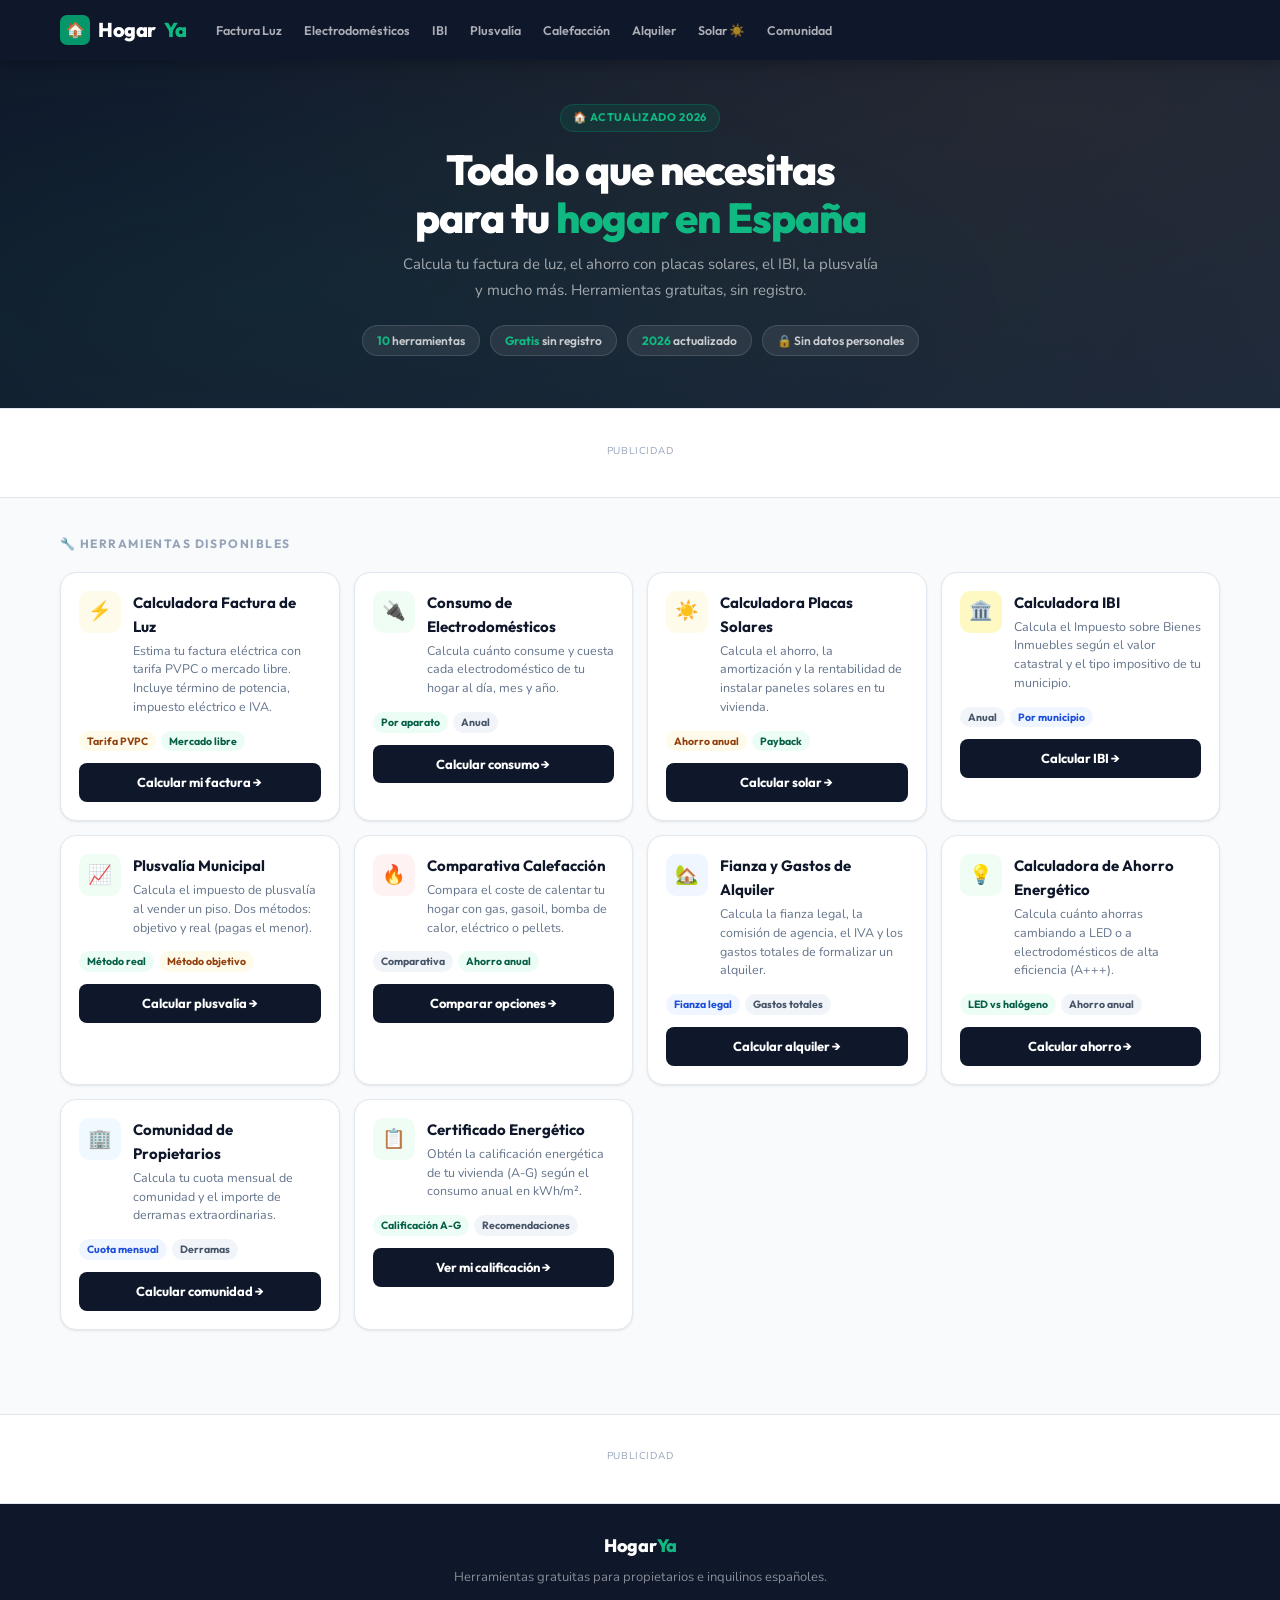
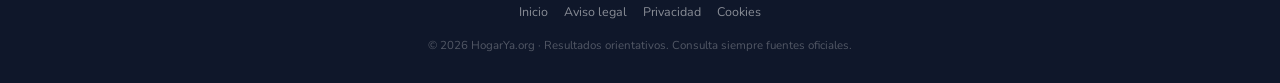
==== index.html @ d7ef20f2 "Add files via upload" ====
<!DOCTYPE html>
<html lang="es">
<head>
<meta charset="UTF-8"><meta name="viewport" content="width=device-width,initial-scale=1.0">
<title>HogarYa — Calculadoras de Hogar y Energía España 2026</title>
<meta name="description" content="Calcula gratis tu factura de luz, consumo de electrodomésticos, IBI, plusvalía, placas solares, calefacción y más. Actualizado 2026.">
<link rel="canonical" href="https://hogarya.org/">
<meta name="robots" content="index,follow">
<script async src="https://www.googletagmanager.com/gtag/js?id=G-XXXXXXXXXX"></script>
<script>window.dataLayer=window.dataLayer||[];function gtag(){dataLayer.push(arguments)}gtag('js',new Date());gtag('config','G-XXXXXXXXXX');</script>
<script async src="https://pagead2.googlesyndication.com/pagead/js/adsbygoogle.js?client=ca-pub-XXXXXXXXXXXXXXXX" crossorigin="anonymous"></script>
<link rel="preconnect" href="https://fonts.googleapis.com"><link rel="preconnect" href="https://fonts.gstatic.com" crossorigin>
<link href="https://fonts.googleapis.com/css2?family=Outfit:wght@400;500;600;700;800&family=Nunito:wght@400;500;600;700&display=swap" rel="stylesheet">
<link rel="icon" type="image/svg+xml" href="/favicon.svg">
<link rel="stylesheet" href="/styles.css">
</head><body><header class="hdr"><div class="hdr-in"><a href="/" class="logo"><div class="logo-ic">🏠</div>Hogar<span>Ya</span></a><nav class="mnav"><a href="/factura-luz.html" class="nb">Factura Luz</a><a href="/consumo-electrodomesticos.html" class="nb">Electrodomésticos</a><a href="/calculadora-ibi.html" class="nb">IBI</a><a href="/plusvalia-municipal.html" class="nb">Plusvalía</a><a href="/coste-calefaccion.html" class="nb">Calefacción</a><a href="/fianza-alquiler.html" class="nb">Alquiler</a><a href="/panel-solar.html" class="nb">Solar ☀️</a><a href="/comunidad-propietarios.html" class="nb">Comunidad</a></nav></div></header><section class="hero"><div class="hero-c">
  <div class="badge">🏠 Actualizado 2026</div>
  <h1>Todo lo que necesitas<br>para tu <em>hogar en España</em></h1>
  <p>Calcula tu factura de luz, el ahorro con placas solares, el IBI, la plusvalía y mucho más. Herramientas gratuitas, sin registro.</p>
  <div class="hstats"><div class="sp"><b>10</b> herramientas</div><div class="sp"><b>Gratis</b> sin registro</div><div class="sp"><b>2026</b> actualizado</div><div class="sp">🔒 Sin datos personales</div></div>
</div></section><div class="adw"><span class="adlbl">Publicidad</span><ins class="adsbygoogle" style="display:block" data-ad-client="ca-pub-XXXXXXXXXXXXXXXX" data-ad-slot="1111111111" data-ad-format="horizontal" data-full-width-responsive="true"></ins><script>(adsbygoogle=window.adsbygoogle||[]).push({});</script></div><main class="mc"><p class="stitle">🔧 Herramientas disponibles</p><div class="grid"><a href="/factura-luz.html" class="card"><div class="ch"><div class="cic" style="background:#fffbeb">⚡</div><div><div class="ct">Calculadora Factura de Luz</div><p class="cd">Estima tu factura eléctrica con tarifa PVPC o mercado libre. Incluye término de potencia, impuesto eléctrico e IVA.</p></div></div><div class="cb"><div class="tags"><span class="tag ta">Tarifa PVPC</span><span class="tag tg">Mercado libre</span></div><span class="btn-cta">Calcular mi factura →</span></div></a><a href="/consumo-electrodomesticos.html" class="card"><div class="ch"><div class="cic" style="background:#f0fdf4">🔌</div><div><div class="ct">Consumo de Electrodomésticos</div><p class="cd">Calcula cuánto consume y cuesta cada electrodoméstico de tu hogar al día, mes y año.</p></div></div><div class="cb"><div class="tags"><span class="tag tg">Por aparato</span><span class="tag tgr">Anual</span></div><span class="btn-cta">Calcular consumo →</span></div></a><a href="/panel-solar.html" class="card"><div class="ch"><div class="cic" style="background:#fffbeb">☀️</div><div><div class="ct">Calculadora Placas Solares</div><p class="cd">Calcula el ahorro, la amortización y la rentabilidad de instalar paneles solares en tu vivienda.</p></div></div><div class="cb"><div class="tags"><span class="tag ta">Ahorro anual</span><span class="tag tg">Payback</span></div><span class="btn-cta">Calcular solar →</span></div></a><a href="/calculadora-ibi.html" class="card"><div class="ch"><div class="cic" style="background:#fef9c3">🏛️</div><div><div class="ct">Calculadora IBI</div><p class="cd">Calcula el Impuesto sobre Bienes Inmuebles según el valor catastral y el tipo impositivo de tu municipio.</p></div></div><div class="cb"><div class="tags"><span class="tag tgr">Anual</span><span class="tag tb">Por municipio</span></div><span class="btn-cta">Calcular IBI →</span></div></a><a href="/plusvalia-municipal.html" class="card"><div class="ch"><div class="cic" style="background:#f0fdf4">📈</div><div><div class="ct">Plusvalía Municipal</div><p class="cd">Calcula el impuesto de plusvalía al vender un piso. Dos métodos: objetivo y real (pagas el menor).</p></div></div><div class="cb"><div class="tags"><span class="tag tg">Método real</span><span class="tag ta">Método objetivo</span></div><span class="btn-cta">Calcular plusvalía →</span></div></a><a href="/coste-calefaccion.html" class="card"><div class="ch"><div class="cic" style="background:#fef2f2">🔥</div><div><div class="ct">Comparativa Calefacción</div><p class="cd">Compara el coste de calentar tu hogar con gas, gasoil, bomba de calor, eléctrico o pellets.</p></div></div><div class="cb"><div class="tags"><span class="tag tgr">Comparativa</span><span class="tag tg">Ahorro anual</span></div><span class="btn-cta">Comparar opciones →</span></div></a><a href="/fianza-alquiler.html" class="card"><div class="ch"><div class="cic" style="background:#eff6ff">🏡</div><div><div class="ct">Fianza y Gastos de Alquiler</div><p class="cd">Calcula la fianza legal, la comisión de agencia, el IVA y los gastos totales de formalizar un alquiler.</p></div></div><div class="cb"><div class="tags"><span class="tag tb">Fianza legal</span><span class="tag tgr">Gastos totales</span></div><span class="btn-cta">Calcular alquiler →</span></div></a><a href="/ahorro-energia.html" class="card"><div class="ch"><div class="cic" style="background:#f0fdf4">💡</div><div><div class="ct">Calculadora de Ahorro Energético</div><p class="cd">Calcula cuánto ahorras cambiando a LED o a electrodomésticos de alta eficiencia (A+++).</p></div></div><div class="cb"><div class="tags"><span class="tag tg">LED vs halógeno</span><span class="tag tgr">Ahorro anual</span></div><span class="btn-cta">Calcular ahorro →</span></div></a><a href="/comunidad-propietarios.html" class="card"><div class="ch"><div class="cic" style="background:#f0f9ff">🏢</div><div><div class="ct">Comunidad de Propietarios</div><p class="cd">Calcula tu cuota mensual de comunidad y el importe de derramas extraordinarias.</p></div></div><div class="cb"><div class="tags"><span class="tag tb">Cuota mensual</span><span class="tag tgr">Derramas</span></div><span class="btn-cta">Calcular comunidad →</span></div></a><a href="/certificado-energetico.html" class="card"><div class="ch"><div class="cic" style="background:#f0fdf4">📋</div><div><div class="ct">Certificado Energético</div><p class="cd">Obtén la calificación energética de tu vivienda (A-G) según el consumo anual en kWh/m².</p></div></div><div class="cb"><div class="tags"><span class="tag tg">Calificación A-G</span><span class="tag tgr">Recomendaciones</span></div><span class="btn-cta">Ver mi calificación →</span></div></a></div></main><div class="adw"><span class="adlbl">Publicidad</span><ins class="adsbygoogle" style="display:block" data-ad-client="ca-pub-XXXXXXXXXXXXXXXX" data-ad-slot="3333333333" data-ad-format="auto" data-full-width-responsive="true"></ins><script>(adsbygoogle=window.adsbygoogle||[]).push({});</script></div><footer class="ftr"><div class="ftr-in"><div class="flogo">Hogar<span>Ya</span></div><p class="fdesc">Herramientas gratuitas para propietarios e inquilinos españoles.</p><div class="flinks"><a href="/">Inicio</a><a href="/aviso-legal.html">Aviso legal</a><a href="/privacidad.html">Privacidad</a><a href="/cookies.html">Cookies</a></div><p class="fcopy">© 2026 HogarYa.org · Resultados orientativos. Consulta siempre fuentes oficiales.</p></div></footer></body></html>
---- styles.css ----
/* =============================================
   HogarYa.org — Hoja de estilos compartida
   Actualizado 2026
   ============================================= */
:root{
  --navy:#0f172a;--navy2:#1e293b;--navy3:#334155;
  --green:#059669;--green2:#10b981;--greenpal:#ecfdf5;
  --amber:#f59e0b;--amberpal:#fffbeb;
  --red:#dc2626;--redpal:#fef2f2;
  --blue:#2563eb;--bluepal:#eff6ff;
  --w:#fff;--g50:#f8fafc;--g100:#f1f5f9;--g200:#e2e8f0;
  --g300:#cbd5e1;--g400:#94a3b8;--g500:#64748b;--g600:#475569;--g700:#334155;
  --fd:'Outfit',sans-serif;--fb:'Nunito',sans-serif;
  --r8:8px;--r12:12px;--r16:16px;
  --sh:0 1px 3px rgba(0,0,0,.06),0 1px 2px rgba(0,0,0,.04);
  --shm:0 4px 12px rgba(0,0,0,.08);
  --hh:60px;
}
*,*::before,*::after{box-sizing:border-box;margin:0;padding:0}
html{scroll-behavior:smooth}
body{font-family:var(--fb);background:var(--g50);color:var(--navy);line-height:1.6;-webkit-font-smoothing:antialiased}

/* HEADER */
.hdr{position:sticky;top:0;z-index:100;background:var(--navy);height:var(--hh);display:flex;align-items:center;box-shadow:0 2px 16px rgba(0,0,0,.3)}
.hdr-in{max-width:1200px;margin:0 auto;padding:0 20px;width:100%;display:flex;align-items:center;gap:20px}
.logo{font-family:var(--fd);font-size:20px;font-weight:800;color:var(--w);text-decoration:none;display:flex;align-items:center;gap:8px;white-space:nowrap;letter-spacing:-.4px;flex-shrink:0}
.logo-ic{width:30px;height:30px;background:var(--green);border-radius:7px;display:flex;align-items:center;justify-content:center;font-size:15px}
.logo span{color:var(--green2)}
.mnav{display:flex;gap:2px;overflow-x:auto;flex:1;scrollbar-width:none}
.mnav::-webkit-scrollbar{display:none}
.nb{font-family:var(--fd);font-size:12.5px;font-weight:600;color:rgba(255,255,255,.65);background:transparent;border:none;padding:5px 10px;border-radius:5px;cursor:pointer;white-space:nowrap;transition:all .18s;text-decoration:none}
.nb:hover,.nb.on{color:var(--w);background:rgba(255,255,255,.1)}
.nb.on{color:var(--green2);background:rgba(5,150,105,.2)}

/* HERO PRINCIPAL */
.hero{background:linear-gradient(140deg,var(--navy) 0%,var(--navy2) 100%);padding:44px 20px 52px;text-align:center;position:relative;overflow:hidden}
.hero::before{content:'';position:absolute;top:-40%;left:-10%;width:120%;height:180%;background:radial-gradient(ellipse at 25% 60%,rgba(5,150,105,.08) 0%,transparent 55%),radial-gradient(ellipse at 75% 30%,rgba(245,158,11,.05) 0%,transparent 55%);pointer-events:none}
.hero-c{position:relative;z-index:1;max-width:660px;margin:0 auto}
.badge{display:inline-flex;align-items:center;gap:5px;background:rgba(5,150,105,.15);border:1px solid rgba(5,150,105,.3);color:var(--green2);font-family:var(--fd);font-size:11px;font-weight:700;padding:4px 12px;border-radius:100px;margin-bottom:14px;letter-spacing:.06em;text-transform:uppercase}
.hero h1{font-family:var(--fd);font-size:clamp(26px,5vw,42px);font-weight:800;color:var(--w);line-height:1.15;letter-spacing:-1px;margin-bottom:10px}
.hero h1 em{font-style:normal;color:var(--green2)}
.hero p{font-size:15px;color:rgba(255,255,255,.6);max-width:480px;margin:0 auto 22px;line-height:1.7}
.hstats{display:flex;gap:10px;justify-content:center;flex-wrap:wrap}
.sp{background:rgba(255,255,255,.08);border:1px solid rgba(255,255,255,.12);border-radius:100px;padding:5px 14px;font-family:var(--fd);font-size:12px;font-weight:600;color:rgba(255,255,255,.75)}
.sp b{color:var(--green2)}

/* HERO CALCULADORA */
.hero-calc{background:var(--navy);padding:28px 20px 32px;border-bottom:3px solid var(--green)}
.breadcrumb{font-size:12.5px;color:rgba(255,255,255,.45);margin-bottom:10px;font-family:var(--fd)}
.breadcrumb a{color:rgba(255,255,255,.45);text-decoration:none}
.breadcrumb a:hover{color:var(--green2)}
.breadcrumb span{color:rgba(255,255,255,.7)}
.hero-calc h1{font-family:var(--fd);font-size:clamp(22px,4vw,32px);font-weight:800;color:var(--w);letter-spacing:-.5px;margin-bottom:7px}
.hero-calc h1 em{font-style:normal;color:var(--green2)}
.hero-calc p{font-size:14px;color:rgba(255,255,255,.6);max-width:540px;line-height:1.65}

/* AD SLOTS */
.adw{background:var(--w);border-top:1px solid var(--g200);border-bottom:1px solid var(--g200);padding:12px 20px;text-align:center;min-height:90px;display:flex;align-items:center;justify-content:center;flex-direction:column}
.adlbl{font-size:10px;color:var(--g400);text-transform:uppercase;letter-spacing:.08em;margin-bottom:5px}
.adw ins{display:block !important;min-width:280px;max-width:100%}

/* MAIN */
.mc{max-width:1200px;margin:0 auto;padding:36px 20px 56px}
.mc-sm{max-width:760px;margin:0 auto;padding:36px 20px 56px}
.stitle{font-family:var(--fd);font-size:12px;font-weight:700;color:var(--g400);text-transform:uppercase;letter-spacing:.12em;margin-bottom:18px}

/* GRID TARJETAS */
.grid{display:grid;grid-template-columns:repeat(auto-fill,minmax(270px,1fr));gap:14px;margin-bottom:28px}
.card{background:var(--w);border-radius:var(--r16);border:1px solid var(--g200);overflow:hidden;transition:transform .18s,box-shadow .18s;box-shadow:var(--sh);text-decoration:none;color:inherit;display:block}
.card:hover{transform:translateY(-2px);box-shadow:var(--shm)}
.ch{padding:18px 18px 0;display:flex;gap:12px}
.cic{width:42px;height:42px;border-radius:10px;display:flex;align-items:center;justify-content:center;font-size:19px;flex-shrink:0}
.ct{font-family:var(--fd);font-size:15px;font-weight:700;color:var(--navy);margin-bottom:3px}
.cd{font-size:12.5px;color:var(--g500);line-height:1.5}
.cb{padding:14px 18px 18px}
.tags{display:flex;gap:5px;flex-wrap:wrap;margin-bottom:12px}
.tag{font-size:10.5px;font-weight:700;padding:2px 8px;border-radius:100px;font-family:var(--fd)}
.tg{background:var(--greenpal);color:#065f46}
.ta{background:var(--amberpal);color:#92400e}
.tb{background:var(--bluepal);color:#1d4ed8}
.tgr{background:var(--g100);color:var(--g600)}
.btn-cta{display:inline-block;font-family:var(--fd);font-size:13px;font-weight:700;color:var(--w);background:var(--navy);border-radius:var(--r8);padding:9px 14px;transition:background .18s;text-decoration:none}
.btn-cta:hover{background:var(--navy2)}
.card .btn-cta{width:100%;text-align:center}

/* CAJA CALCULADORA */
.calc-box{background:var(--w);border-radius:var(--r16);border:1px solid var(--g200);box-shadow:var(--sh);padding:28px;margin-bottom:20px}
.calc-title{font-family:var(--fd);font-size:18px;font-weight:700;color:var(--navy);margin-bottom:18px;display:flex;align-items:center;gap:8px}
.cform{display:flex;flex-direction:column;gap:12px;margin-bottom:16px}
.frow{display:grid;grid-template-columns:1fr 1fr;gap:10px}
@media(max-width:400px){.frow{grid-template-columns:1fr}}
.fg{display:flex;flex-direction:column;gap:4px}
.flbl{font-family:var(--fd);font-size:11px;font-weight:700;color:var(--g600);text-transform:uppercase;letter-spacing:.06em}
.finp,.fsel{font-family:var(--fb);font-size:14.5px;font-weight:500;color:var(--navy);background:var(--w);border:1.5px solid var(--g200);border-radius:var(--r8);padding:9px 11px;width:100%;transition:border-color .18s}
.finp:focus,.fsel:focus{outline:none;border-color:var(--green);box-shadow:0 0 0 3px rgba(5,150,105,.1)}
.btn-calc{font-family:var(--fd);font-size:14px;font-weight:700;color:var(--w);background:var(--green);border:none;border-radius:var(--r8);padding:12px 20px;cursor:pointer;width:100%;transition:background .18s}
.btn-calc:hover{background:#047857}

/* RESULTADOS */
.res{background:var(--g50);border-radius:var(--r12);border:1px solid var(--g200);padding:16px;display:none;margin-top:12px}
.res.vis{display:block}
.rmain{font-family:var(--fd);font-size:28px;font-weight:800;color:var(--navy);margin-bottom:3px}
.rlbl{font-size:12px;color:var(--g500);margin-bottom:10px;font-weight:500}
.rrows{display:flex;flex-direction:column}
.rr{display:flex;justify-content:space-between;align-items:center;font-size:13px;padding:6px 0;border-bottom:1px solid var(--g200)}
.rr:last-child{border-bottom:none}
.rk{color:var(--g600)}.rv{font-weight:700;color:var(--navy);font-family:var(--fd)}
.rv.good{color:var(--green)}.rv.warn{color:var(--amber)}.rv.bad{color:var(--red)}
.sep-r{border-top:2px solid var(--g300)!important;margin-top:4px;padding-top:10px!important}

/* LETRA ENERGÉTICA */
.letra-wrap{display:flex;align-items:center;gap:20px;padding:16px;background:var(--w);border-radius:var(--r12);border:1px solid var(--g200);margin-top:12px}
.letra-badge{width:72px;height:72px;border-radius:12px;display:flex;align-items:center;justify-content:center;font-family:var(--fd);font-size:30px;font-weight:900;color:white;flex-shrink:0;box-shadow:0 3px 10px rgba(0,0,0,.15)}
.la{background:#1a9e1a}.lb{background:#4cbf4c}.lc{background:#9ece2f}.ld{background:#f5d300}.le{background:#f5a800;color:#1a1a1a}.lf{background:#e06000}.lg{background:#c00000}
.letra-t{font-family:var(--fd);font-size:17px;font-weight:800;color:var(--navy);margin-bottom:4px}
.letra-d{font-size:12.5px;color:var(--g500);line-height:1.5}

/* NOTICES */
.notice{border-radius:var(--r8);padding:9px 12px;font-size:12px;margin-top:8px;line-height:1.55}
.notice.green{background:var(--greenpal);border:1px solid #a7f3d0;color:#065f46}
.notice.amber{background:var(--amberpal);border:1px solid #fde68a;color:#92400e}
.notice.red{background:var(--redpal);border:1px solid #fecaca;color:#991b1b}
.notice.blue{background:var(--bluepal);border:1px solid #bfdbfe;color:#1e40af}
.infon{font-size:12px;color:var(--g500);margin-top:8px;padding:8px 11px;background:var(--g100);border-radius:var(--r8);line-height:1.55}
.infon strong{color:var(--g700)}
.infon a{color:var(--green)}

/* HERRAMIENTAS RELACIONADAS */
.related{margin-top:32px}
.related-grid{display:grid;grid-template-columns:repeat(auto-fill,minmax(220px,1fr));gap:10px;margin-top:14px}
.rel-card{background:var(--w);border:1px solid var(--g200);border-radius:var(--r12);padding:14px 16px;text-decoration:none;color:inherit;transition:border-color .18s,box-shadow .18s;display:flex;align-items:center;gap:10px}
.rel-card:hover{border-color:var(--green);box-shadow:var(--shm)}
.rel-ic{font-size:20px;flex-shrink:0}
.rel-t{font-family:var(--fd);font-size:13.5px;font-weight:700;color:var(--navy)}
.rel-d{font-size:11.5px;color:var(--g500);margin-top:1px}

/* PÁGINAS LEGALES */
.legal-c{max-width:760px;margin:0 auto;padding:40px 20px 60px}
.legal-c h1{font-family:var(--fd);font-size:28px;font-weight:800;color:var(--navy);margin-bottom:6px}
.legal-c .updated{font-size:12.5px;color:var(--g400);margin-bottom:28px}
.legal-c h2{font-family:var(--fd);font-size:17px;font-weight:700;color:var(--navy);margin:24px 0 8px}
.legal-c p,.legal-c li{font-size:14.5px;color:var(--g600);line-height:1.75;margin-bottom:8px}
.legal-c ul{padding-left:20px}
.legal-c a{color:var(--green)}

/* FOOTER */
.ftr{background:var(--navy);color:rgba(255,255,255,.5);padding:28px 20px;text-align:center}
.ftr-in{max-width:1200px;margin:0 auto}
.flogo{font-family:var(--fd);font-size:18px;font-weight:800;color:var(--w);margin-bottom:7px}
.flogo span{color:var(--green2)}
.fdesc{font-size:13px;max-width:380px;margin:0 auto 14px;line-height:1.6}
.flinks{display:flex;gap:16px;justify-content:center;flex-wrap:wrap;margin-bottom:14px}
.flinks a{color:rgba(255,255,255,.5);text-decoration:none;font-size:12.5px;transition:color .18s}
.flinks a:hover{color:var(--green2)}
.fcopy{font-size:11.5px;color:rgba(255,255,255,.28);line-height:1.6}

@media(max-width:768px){
  .hero{padding:28px 14px 36px}
  .hero-calc{padding:20px 14px 24px}
  .mc,.mc-sm{padding:22px 14px 36px}
  .grid,.related-grid{grid-template-columns:1fr;gap:10px}
  .calc-box{padding:18px}
  .hdr-in{padding:0 14px;gap:12px}
}
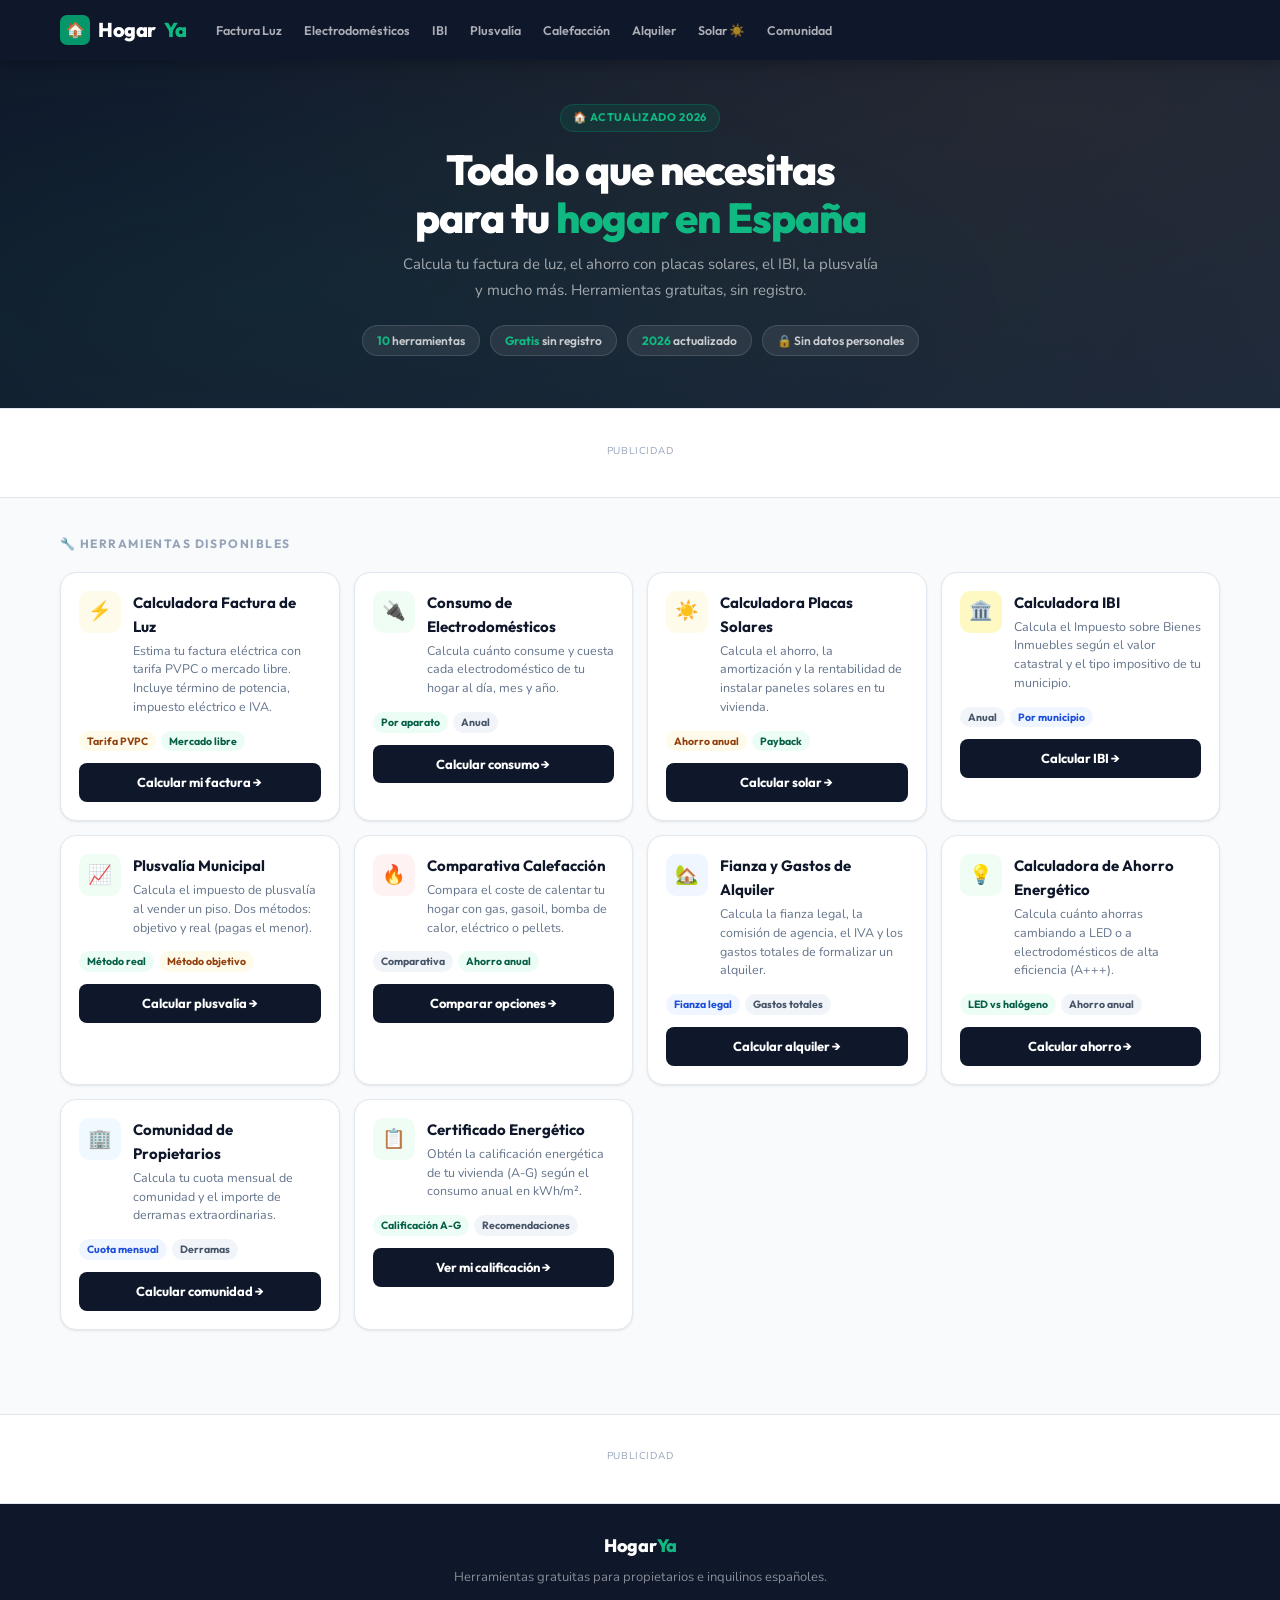
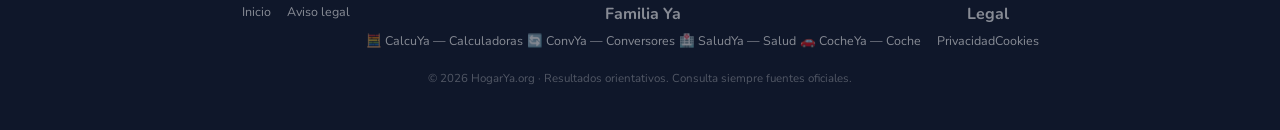
==== commit 605373d7: "Add files via upload" ====
--- a/index.html
+++ b/index.html
@@ -6,8 +6,8 @@
 <meta name="description" content="Calcula gratis tu factura de luz, consumo de electrodomésticos, IBI, plusvalía, placas solares, calefacción y más. Actualizado 2026.">
 <link rel="canonical" href="https://hogarya.org/">
 <meta name="robots" content="index,follow">
-<script async src="https://www.googletagmanager.com/gtag/js?id=G-XXXXXXXXXX"></script>
-<script>window.dataLayer=window.dataLayer||[];function gtag(){dataLayer.push(arguments)}gtag('js',new Date());gtag('config','G-XXXXXXXXXX');</script>
+<script async src="https://www.googletagmanager.com/gtag/js?id=G-562QCH9C8W"></script>
+<script>window.dataLayer=window.dataLayer||[];function gtag(){dataLayer.push(arguments)}gtag('js',new Date());gtag('config','G-562QCH9C8W');</script>
 <script async src="https://pagead2.googlesyndication.com/pagead/js/adsbygoogle.js?client=ca-pub-XXXXXXXXXXXXXXXX" crossorigin="anonymous"></script>
 <link rel="preconnect" href="https://fonts.googleapis.com"><link rel="preconnect" href="https://fonts.gstatic.com" crossorigin>
 <link href="https://fonts.googleapis.com/css2?family=Outfit:wght@400;500;600;700;800&family=Nunito:wght@400;500;600;700&display=swap" rel="stylesheet">
@@ -18,4 +18,11 @@
   <h1>Todo lo que necesitas<br>para tu <em>hogar en España</em></h1>
   <p>Calcula tu factura de luz, el ahorro con placas solares, el IBI, la plusvalía y mucho más. Herramientas gratuitas, sin registro.</p>
   <div class="hstats"><div class="sp"><b>10</b> herramientas</div><div class="sp"><b>Gratis</b> sin registro</div><div class="sp"><b>2026</b> actualizado</div><div class="sp">🔒 Sin datos personales</div></div>
-</div></section><div class="adw"><span class="adlbl">Publicidad</span><ins class="adsbygoogle" style="display:block" data-ad-client="ca-pub-XXXXXXXXXXXXXXXX" data-ad-slot="1111111111" data-ad-format="horizontal" data-full-width-responsive="true"></ins><script>(adsbygoogle=window.adsbygoogle||[]).push({});</script></div><main class="mc"><p class="stitle">🔧 Herramientas disponibles</p><div class="grid"><a href="/factura-luz.html" class="card"><div class="ch"><div class="cic" style="background:#fffbeb">⚡</div><div><div class="ct">Calculadora Factura de Luz</div><p class="cd">Estima tu factura eléctrica con tarifa PVPC o mercado libre. Incluye término de potencia, impuesto eléctrico e IVA.</p></div></div><div class="cb"><div class="tags"><span class="tag ta">Tarifa PVPC</span><span class="tag tg">Mercado libre</span></div><span class="btn-cta">Calcular mi factura →</span></div></a><a href="/consumo-electrodomesticos.html" class="card"><div class="ch"><div class="cic" style="background:#f0fdf4">🔌</div><div><div class="ct">Consumo de Electrodomésticos</div><p class="cd">Calcula cuánto consume y cuesta cada electrodoméstico de tu hogar al día, mes y año.</p></div></div><div class="cb"><div class="tags"><span class="tag tg">Por aparato</span><span class="tag tgr">Anual</span></div><span class="btn-cta">Calcular consumo →</span></div></a><a href="/panel-solar.html" class="card"><div class="ch"><div class="cic" style="background:#fffbeb">☀️</div><div><div class="ct">Calculadora Placas Solares</div><p class="cd">Calcula el ahorro, la amortización y la rentabilidad de instalar paneles solares en tu vivienda.</p></div></div><div class="cb"><div class="tags"><span class="tag ta">Ahorro anual</span><span class="tag tg">Payback</span></div><span class="btn-cta">Calcular solar →</span></div></a><a href="/calculadora-ibi.html" class="card"><div class="ch"><div class="cic" style="background:#fef9c3">🏛️</div><div><div class="ct">Calculadora IBI</div><p class="cd">Calcula el Impuesto sobre Bienes Inmuebles según el valor catastral y el tipo impositivo de tu municipio.</p></div></div><div class="cb"><div class="tags"><span class="tag tgr">Anual</span><span class="tag tb">Por municipio</span></div><span class="btn-cta">Calcular IBI →</span></div></a><a href="/plusvalia-municipal.html" class="card"><div class="ch"><div class="cic" style="background:#f0fdf4">📈</div><div><div class="ct">Plusvalía Municipal</div><p class="cd">Calcula el impuesto de plusvalía al vender un piso. Dos métodos: objetivo y real (pagas el menor).</p></div></div><div class="cb"><div class="tags"><span class="tag tg">Método real</span><span class="tag ta">Método objetivo</span></div><span class="btn-cta">Calcular plusvalía →</span></div></a><a href="/coste-calefaccion.html" class="card"><div class="ch"><div class="cic" style="background:#fef2f2">🔥</div><div><div class="ct">Comparativa Calefacción</div><p class="cd">Compara el coste de calentar tu hogar con gas, gasoil, bomba de calor, eléctrico o pellets.</p></div></div><div class="cb"><div class="tags"><span class="tag tgr">Comparativa</span><span class="tag tg">Ahorro anual</span></div><span class="btn-cta">Comparar opciones →</span></div></a><a href="/fianza-alquiler.html" class="card"><div class="ch"><div class="cic" style="background:#eff6ff">🏡</div><div><div class="ct">Fianza y Gastos de Alquiler</div><p class="cd">Calcula la fianza legal, la comisión de agencia, el IVA y los gastos totales de formalizar un alquiler.</p></div></div><div class="cb"><div class="tags"><span class="tag tb">Fianza legal</span><span class="tag tgr">Gastos totales</span></div><span class="btn-cta">Calcular alquiler →</span></div></a><a href="/ahorro-energia.html" class="card"><div class="ch"><div class="cic" style="background:#f0fdf4">💡</div><div><div class="ct">Calculadora de Ahorro Energético</div><p class="cd">Calcula cuánto ahorras cambiando a LED o a electrodomésticos de alta eficiencia (A+++).</p></div></div><div class="cb"><div class="tags"><span class="tag tg">LED vs halógeno</span><span class="tag tgr">Ahorro anual</span></div><span class="btn-cta">Calcular ahorro →</span></div></a><a href="/comunidad-propietarios.html" class="card"><div class="ch"><div class="cic" style="background:#f0f9ff">🏢</div><div><div class="ct">Comunidad de Propietarios</div><p class="cd">Calcula tu cuota mensual de comunidad y el importe de derramas extraordinarias.</p></div></div><div class="cb"><div class="tags"><span class="tag tb">Cuota mensual</span><span class="tag tgr">Derramas</span></div><span class="btn-cta">Calcular comunidad →</span></div></a><a href="/certificado-energetico.html" class="card"><div class="ch"><div class="cic" style="background:#f0fdf4">📋</div><div><div class="ct">Certificado Energético</div><p class="cd">Obtén la calificación energética de tu vivienda (A-G) según el consumo anual en kWh/m².</p></div></div><div class="cb"><div class="tags"><span class="tag tg">Calificación A-G</span><span class="tag tgr">Recomendaciones</span></div><span class="btn-cta">Ver mi calificación →</span></div></a></div></main><div class="adw"><span class="adlbl">Publicidad</span><ins class="adsbygoogle" style="display:block" data-ad-client="ca-pub-XXXXXXXXXXXXXXXX" data-ad-slot="3333333333" data-ad-format="auto" data-full-width-responsive="true"></ins><script>(adsbygoogle=window.adsbygoogle||[]).push({});</script></div><footer class="ftr"><div class="ftr-in"><div class="flogo">Hogar<span>Ya</span></div><p class="fdesc">Herramientas gratuitas para propietarios e inquilinos españoles.</p><div class="flinks"><a href="/">Inicio</a><a href="/aviso-legal.html">Aviso legal</a><a href="/privacidad.html">Privacidad</a><a href="/cookies.html">Cookies</a></div><p class="fcopy">© 2026 HogarYa.org · Resultados orientativos. Consulta siempre fuentes oficiales.</p></div></footer></body></html>+</div></section><div class="adw"><span class="adlbl">Publicidad</span><ins class="adsbygoogle" style="display:block" data-ad-client="ca-pub-XXXXXXXXXXXXXXXX" data-ad-slot="1111111111" data-ad-format="horizontal" data-full-width-responsive="true"></ins><script>(adsbygoogle=window.adsbygoogle||[]).push({});</script></div><main class="mc"><p class="stitle">🔧 Herramientas disponibles</p><div class="grid"><a href="/factura-luz.html" class="card"><div class="ch"><div class="cic" style="background:#fffbeb">⚡</div><div><div class="ct">Calculadora Factura de Luz</div><p class="cd">Estima tu factura eléctrica con tarifa PVPC o mercado libre. Incluye término de potencia, impuesto eléctrico e IVA.</p></div></div><div class="cb"><div class="tags"><span class="tag ta">Tarifa PVPC</span><span class="tag tg">Mercado libre</span></div><span class="btn-cta">Calcular mi factura →</span></div></a><a href="/consumo-electrodomesticos.html" class="card"><div class="ch"><div class="cic" style="background:#f0fdf4">🔌</div><div><div class="ct">Consumo de Electrodomésticos</div><p class="cd">Calcula cuánto consume y cuesta cada electrodoméstico de tu hogar al día, mes y año.</p></div></div><div class="cb"><div class="tags"><span class="tag tg">Por aparato</span><span class="tag tgr">Anual</span></div><span class="btn-cta">Calcular consumo →</span></div></a><a href="/panel-solar.html" class="card"><div class="ch"><div class="cic" style="background:#fffbeb">☀️</div><div><div class="ct">Calculadora Placas Solares</div><p class="cd">Calcula el ahorro, la amortización y la rentabilidad de instalar paneles solares en tu vivienda.</p></div></div><div class="cb"><div class="tags"><span class="tag ta">Ahorro anual</span><span class="tag tg">Payback</span></div><span class="btn-cta">Calcular solar →</span></div></a><a href="/calculadora-ibi.html" class="card"><div class="ch"><div class="cic" style="background:#fef9c3">🏛️</div><div><div class="ct">Calculadora IBI</div><p class="cd">Calcula el Impuesto sobre Bienes Inmuebles según el valor catastral y el tipo impositivo de tu municipio.</p></div></div><div class="cb"><div class="tags"><span class="tag tgr">Anual</span><span class="tag tb">Por municipio</span></div><span class="btn-cta">Calcular IBI →</span></div></a><a href="/plusvalia-municipal.html" class="card"><div class="ch"><div class="cic" style="background:#f0fdf4">📈</div><div><div class="ct">Plusvalía Municipal</div><p class="cd">Calcula el impuesto de plusvalía al vender un piso. Dos métodos: objetivo y real (pagas el menor).</p></div></div><div class="cb"><div class="tags"><span class="tag tg">Método real</span><span class="tag ta">Método objetivo</span></div><span class="btn-cta">Calcular plusvalía →</span></div></a><a href="/coste-calefaccion.html" class="card"><div class="ch"><div class="cic" style="background:#fef2f2">🔥</div><div><div class="ct">Comparativa Calefacción</div><p class="cd">Compara el coste de calentar tu hogar con gas, gasoil, bomba de calor, eléctrico o pellets.</p></div></div><div class="cb"><div class="tags"><span class="tag tgr">Comparativa</span><span class="tag tg">Ahorro anual</span></div><span class="btn-cta">Comparar opciones →</span></div></a><a href="/fianza-alquiler.html" class="card"><div class="ch"><div class="cic" style="background:#eff6ff">🏡</div><div><div class="ct">Fianza y Gastos de Alquiler</div><p class="cd">Calcula la fianza legal, la comisión de agencia, el IVA y los gastos totales de formalizar un alquiler.</p></div></div><div class="cb"><div class="tags"><span class="tag tb">Fianza legal</span><span class="tag tgr">Gastos totales</span></div><span class="btn-cta">Calcular alquiler →</span></div></a><a href="/ahorro-energia.html" class="card"><div class="ch"><div class="cic" style="background:#f0fdf4">💡</div><div><div class="ct">Calculadora de Ahorro Energético</div><p class="cd">Calcula cuánto ahorras cambiando a LED o a electrodomésticos de alta eficiencia (A+++).</p></div></div><div class="cb"><div class="tags"><span class="tag tg">LED vs halógeno</span><span class="tag tgr">Ahorro anual</span></div><span class="btn-cta">Calcular ahorro →</span></div></a><a href="/comunidad-propietarios.html" class="card"><div class="ch"><div class="cic" style="background:#f0f9ff">🏢</div><div><div class="ct">Comunidad de Propietarios</div><p class="cd">Calcula tu cuota mensual de comunidad y el importe de derramas extraordinarias.</p></div></div><div class="cb"><div class="tags"><span class="tag tb">Cuota mensual</span><span class="tag tgr">Derramas</span></div><span class="btn-cta">Calcular comunidad →</span></div></a><a href="/certificado-energetico.html" class="card"><div class="ch"><div class="cic" style="background:#f0fdf4">📋</div><div><div class="ct">Certificado Energético</div><p class="cd">Obtén la calificación energética de tu vivienda (A-G) según el consumo anual en kWh/m².</p></div></div><div class="cb"><div class="tags"><span class="tag tg">Calificación A-G</span><span class="tag tgr">Recomendaciones</span></div><span class="btn-cta">Ver mi calificación →</span></div></a></div></main><div class="adw"><span class="adlbl">Publicidad</span><ins class="adsbygoogle" style="display:block" data-ad-client="ca-pub-XXXXXXXXXXXXXXXX" data-ad-slot="3333333333" data-ad-format="auto" data-full-width-responsive="true"></ins><script>(adsbygoogle=window.adsbygoogle||[]).push({});</script></div><footer class="ftr"><div class="ftr-in"><div class="flogo">Hogar<span>Ya</span></div><p class="fdesc">Herramientas gratuitas para propietarios e inquilinos españoles.</p><div class="flinks"><a href="/">Inicio</a><a href="/aviso-legal.html">Aviso legal</a>    <div class="footer-col"><h4>Familia Ya</h4>
+        <a href="https://calcuya.org" target="_blank" rel="noopener">🧮 CalcuYa — Calculadoras</a>
+        <a href="https://convya.org" target="_blank" rel="noopener">🔄 ConvYa — Conversores</a>
+        <a href="https://saludya.org" target="_blank" rel="noopener">🏥 SaludYa — Salud</a>
+        <a href="https://cocheya.org" target="_blank" rel="noopener">🚗 CocheYa — Coche</a>
+      </div>
+      <div class="footer-col"><h4>Legal</h4>
+        <a href="/privacidad.html">Privacidad</a><a href="/cookies.html">Cookies</a></div><p class="fcopy">© 2026 HogarYa.org · Resultados orientativos. Consulta siempre fuentes oficiales.</p></div></footer></body></html>
--- a/styles.css
+++ b/styles.css
@@ -162,3 +162,21 @@
   .calc-box{padding:18px}
   .hdr-in{padding:0 14px;gap:12px}
 }
+
+/* FAQ SEO */
+.faq-box{background:var(--w);border-radius:var(--r16);border:1px solid var(--g200);box-shadow:var(--sh);padding:28px;margin-bottom:20px}
+.faq-box h2{font-family:var(--fd);font-size:18px;font-weight:700;color:var(--navy);margin-bottom:18px}
+.faq-item{border-bottom:1px solid var(--g100);padding:14px 0}
+.faq-item:last-child{border-bottom:none;padding-bottom:0}
+.faq-q{font-family:var(--fd);font-size:14.5px;font-weight:700;color:var(--navy);margin-bottom:6px}
+.faq-a{font-size:13.5px;color:var(--g600);line-height:1.7}
+.faq-a strong{color:var(--navy)}
+.faq-a a{color:var(--green)}
+.seo-content{background:var(--g50);border-radius:var(--r16);border:1px solid var(--g200);padding:28px;margin-bottom:20px}
+.seo-content h2{font-family:var(--fd);font-size:17px;font-weight:700;color:var(--navy);margin:20px 0 8px}
+.seo-content h2:first-child{margin-top:0}
+.seo-content p{font-size:13.5px;color:var(--g600);line-height:1.75;margin-bottom:10px}
+.seo-content ul{padding-left:20px;margin-bottom:10px}
+.seo-content li{font-size:13.5px;color:var(--g600);line-height:1.75;margin-bottom:4px}
+.seo-content strong{color:var(--navy)}
+.seo-content a{color:var(--green)}
